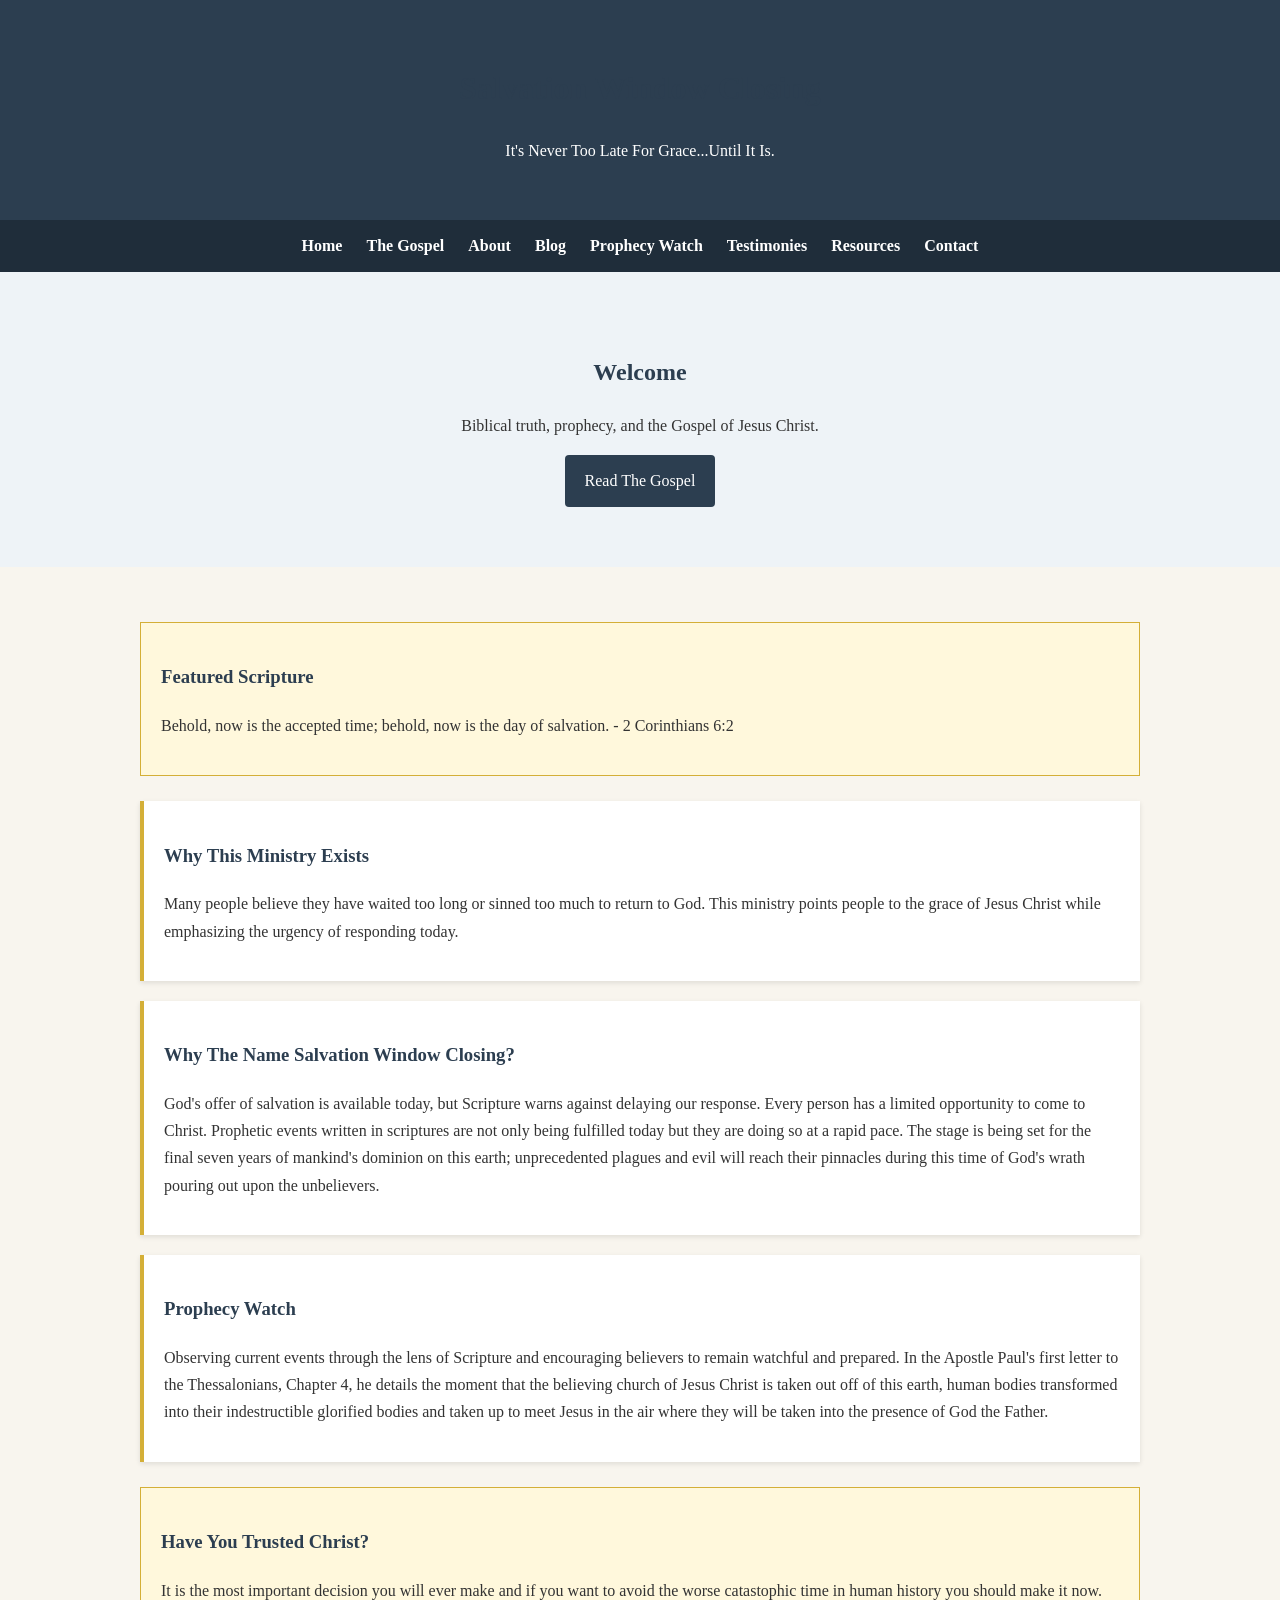
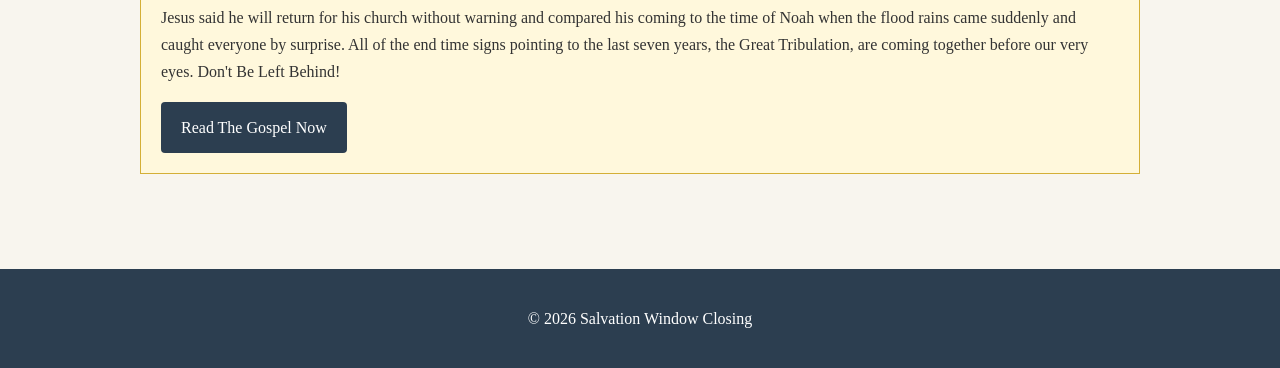
==== index.html @ 4ae972a5 "Add files via upload" ====
<!DOCTYPE html><html><head><meta charset="UTF-8"><meta name="viewport" content="width=device-width,initial-scale=1"><title>Salvation Window Closing</title><link rel="stylesheet" href="style.css"></head><body><header><h1>Salvation Window Closing</h1><p>It's Never Too Late For Grace...Until It Is.</p></header><nav><a href="index.html">Home</a><a href="gospel.html">The Gospel</a><a href="about.html">About</a><a href="blog.html">Blog</a><a href="prophecy-watch.html">Prophecy Watch</a><a href="testimonies.html">Testimonies</a><a href="resources.html">Resources</a><a href="contact.html">Contact</a></nav><section class="hero"><h2>Welcome</h2><p>Biblical truth, prophecy, and the Gospel of Jesus Christ.</p><a class="button" href="gospel.html">Read The Gospel</a></section><main><div class="scripture"><h3>Featured Scripture</h3><p>Behold, now is the accepted time; behold, now is the day of salvation. - 2 Corinthians 6:2</p></div><div class="card"><h3>Why This Ministry Exists</h3><p>Many people believe they have waited too long or sinned too much to return to God. This ministry points people to the grace of Jesus Christ while emphasizing the urgency of responding today.</p></div><div class="card"><h3>Why The Name Salvation Window Closing?</h3><p>God's offer of salvation is available today, but Scripture warns against delaying our response. Every person has a limited opportunity to come to Christ. Prophetic events written in scriptures are not only being fulfilled today but they are doing so at a rapid pace. The stage is being set for the final seven years of mankind's dominion on this earth; unprecedented plagues and evil will reach their pinnacles during this time of God's wrath pouring out upon the unbelievers.  </p></div><div class="card"><h3>Prophecy Watch</h3><p>Observing current events through the lens of Scripture and encouraging believers to remain watchful and prepared. In the Apostle Paul's first letter to the Thessalonians, Chapter 4, he details the moment that the believing church of Jesus Christ is taken out off of this earth, human bodies transformed into their indestructible glorified bodies and taken up to meet Jesus in the air where they will be taken into the presence of God the Father. </p></div><div class="salvation-box"><h3>Have You Trusted Christ?</h3><p>It is the most important decision you will ever make and if you want to avoid the worse catastophic time in human history you should make it now. Jesus said he will return for his church without warning and compared his coming to the time of Noah when the flood rains came suddenly and caught everyone by surprise. All of the end time signs pointing to the last seven years, the Great Tribulation, are coming together before our very eyes. Don't Be Left Behind!</p><a class="button" href="gospel.html">Read The Gospel Now</a></div></main><footer><p>&copy; 2026 Salvation Window Closing</p></footer></body></html>
---- style.css ----
body{margin:0;font-family:Georgia,serif;background:#f8f5ee;color:#333;line-height:1.7}header{background:#2c3e50;color:#fff;text-align:center;padding:40px 20px}nav{background:#1f2d3a;text-align:center;padding:12px}nav a{color:#fff;text-decoration:none;margin:0 12px;font-weight:bold}nav a:hover{color:#d4af37}main{max-width:1000px;margin:auto;padding:30px}h1,h2,h3{color:#2c3e50}.hero{background:#eef3f7;padding:60px 20px;text-align:center}.button{display:inline-block;background:#2c3e50;color:#fff;padding:12px 20px;text-decoration:none;border-radius:4px}.card{background:#fff;padding:20px;margin:20px 0;border-left:4px solid #d4af37;box-shadow:0 2px 5px rgba(0,0,0,.1)}.scripture,.salvation-box{background:#fff8dc;padding:20px;margin:25px 0;border:1px solid #d4af37}footer{background:#2c3e50;color:#fff;text-align:center;padding:20px;margin-top:40px}
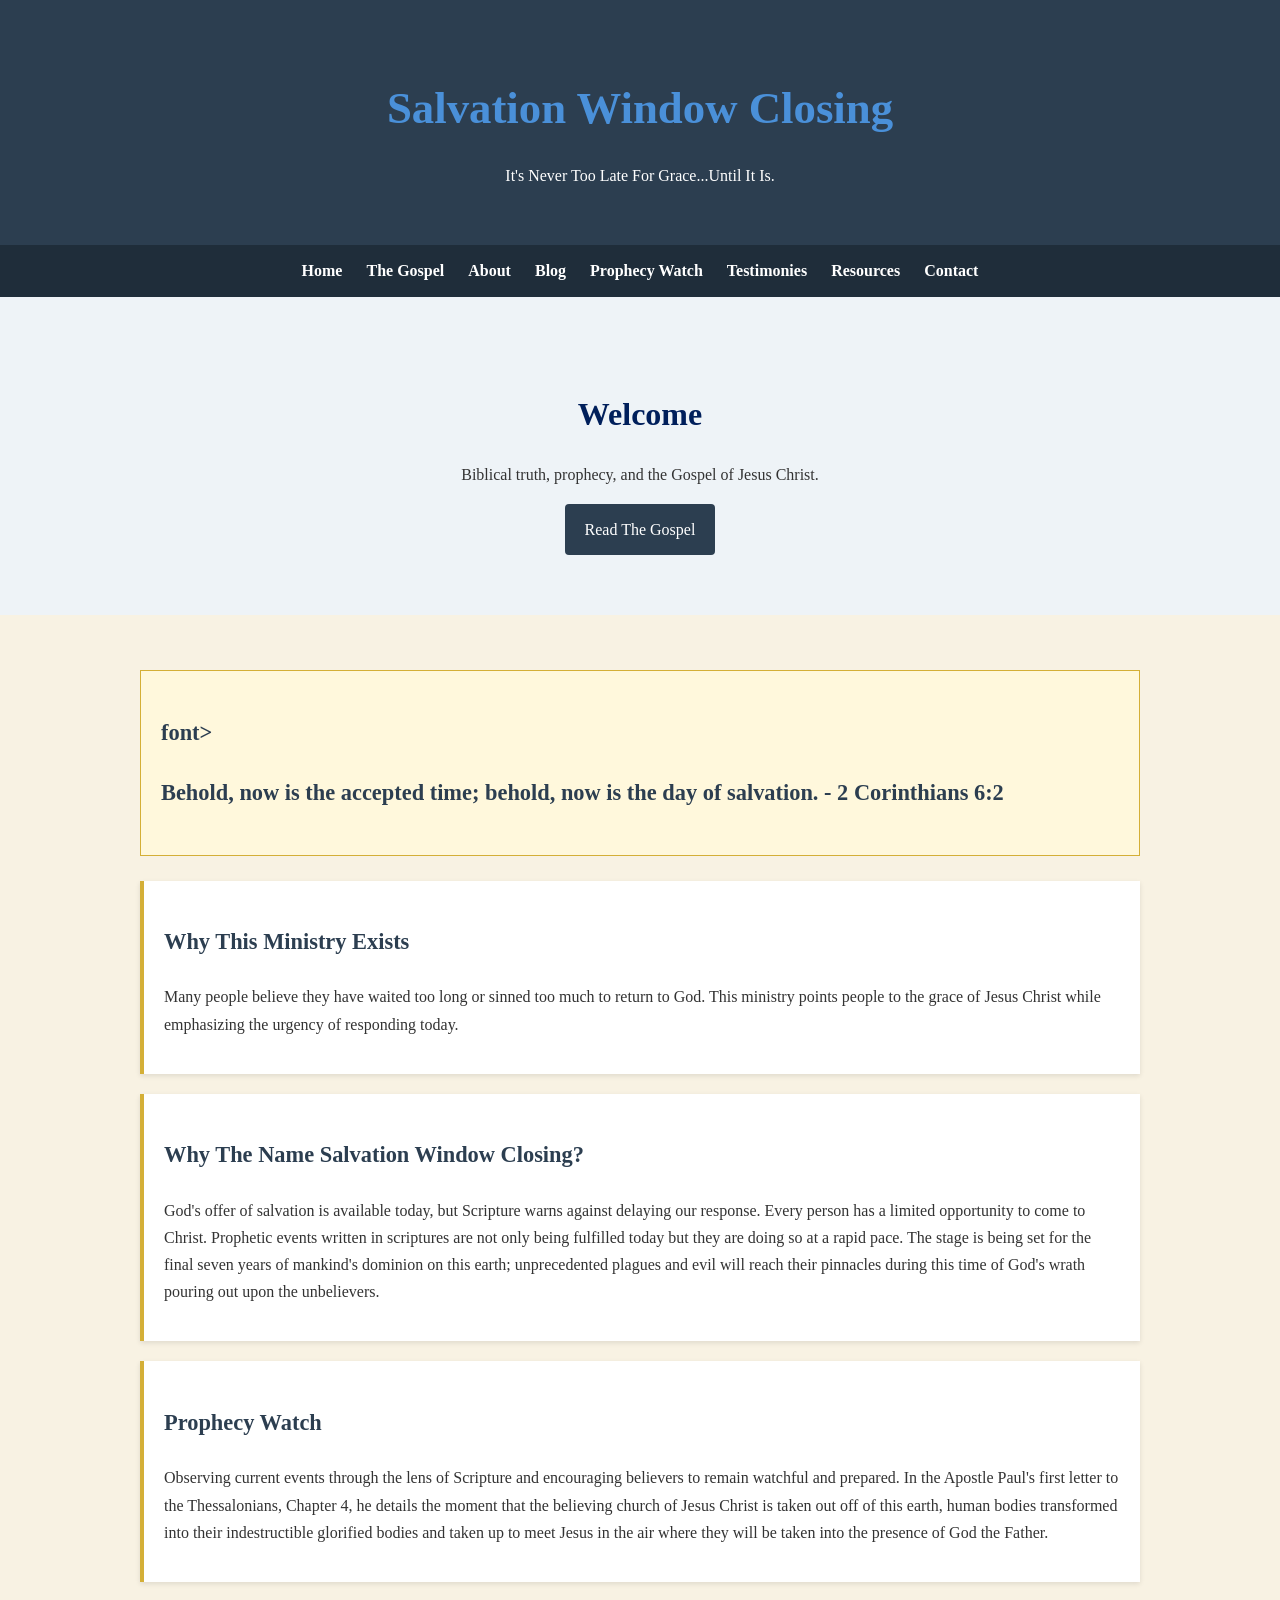
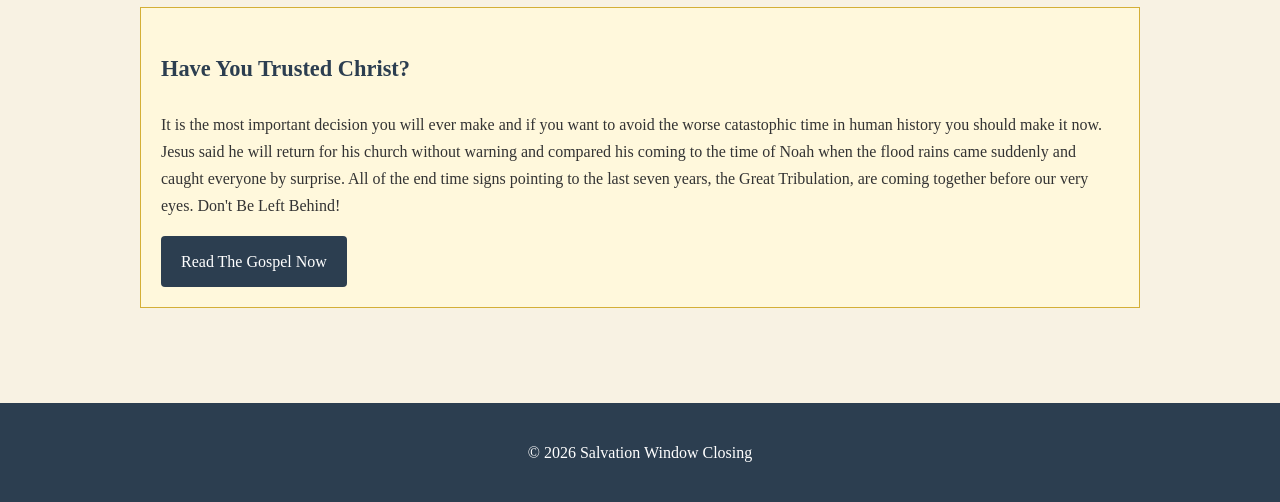
==== commit cf692f69: "Fix HTML formatting issues in index.html" ====
--- a/index.html
+++ b/index.html
@@ -1 +1 @@
-<!DOCTYPE html><html><head><meta charset="UTF-8"><meta name="viewport" content="width=device-width,initial-scale=1"><title>Salvation Window Closing</title><link rel="stylesheet" href="style.css"></head><body><header><h1>Salvation Window Closing</h1><p>It's Never Too Late For Grace...Until It Is.</p></header><nav><a href="index.html">Home</a><a href="gospel.html">The Gospel</a><a href="about.html">About</a><a href="blog.html">Blog</a><a href="prophecy-watch.html">Prophecy Watch</a><a href="testimonies.html">Testimonies</a><a href="resources.html">Resources</a><a href="contact.html">Contact</a></nav><section class="hero"><h2>Welcome</h2><p>Biblical truth, prophecy, and the Gospel of Jesus Christ.</p><a class="button" href="gospel.html">Read The Gospel</a></section><main><div class="scripture"><h3>Featured Scripture</h3><p>Behold, now is the accepted time; behold, now is the day of salvation. - 2 Corinthians 6:2</p></div><div class="card"><h3>Why This Ministry Exists</h3><p>Many people believe they have waited too long or sinned too much to return to God. This ministry points people to the grace of Jesus Christ while emphasizing the urgency of responding today.</p></div><div class="card"><h3>Why The Name Salvation Window Closing?</h3><p>God's offer of salvation is available today, but Scripture warns against delaying our response. Every person has a limited opportunity to come to Christ. Prophetic events written in scriptures are not only being fulfilled today but they are doing so at a rapid pace. The stage is being set for the final seven years of mankind's dominion on this earth; unprecedented plagues and evil will reach their pinnacles during this time of God's wrath pouring out upon the unbelievers.  </p></div><div class="card"><h3>Prophecy Watch</h3><p>Observing current events through the lens of Scripture and encouraging believers to remain watchful and prepared. In the Apostle Paul's first letter to the Thessalonians, Chapter 4, he details the moment that the believing church of Jesus Christ is taken out off of this earth, human bodies transformed into their indestructible glorified bodies and taken up to meet Jesus in the air where they will be taken into the presence of God the Father. </p></div><div class="salvation-box"><h3>Have You Trusted Christ?</h3><p>It is the most important decision you will ever make and if you want to avoid the worse catastophic time in human history you should make it now. Jesus said he will return for his church without warning and compared his coming to the time of Noah when the flood rains came suddenly and caught everyone by surprise. All of the end time signs pointing to the last seven years, the Great Tribulation, are coming together before our very eyes. Don't Be Left Behind!</p><a class="button" href="gospel.html">Read The Gospel Now</a></div></main><footer><p>&copy; 2026 Salvation Window Closing</p></footer></body></html>+<!DOCTYPE html><html><head><meta charset="UTF-8"><meta name="viewport" content="width=device-width,initial-scale=1"><title>Salvation Window Closing</title><link rel="stylesheet" href="style.css"></head><body><header><h1>Salvation Window Closing</h1><p>It's Never Too Late For Grace...Until It Is.</p></header><nav><a href="index.html">Home</a><a href="gospel.html">The Gospel</a><a href="about.html">About</a><a href="blog.html">Blog</a><a href="prophecy-watch.html">Prophecy Watch</a><a href="testimonies.html">Testimonies</a><a href="resources.html">Resources</a><a href="contact.html">Contact</a></nav><section class="hero"><h2><center>Welcome</h2></center><center><p>Biblical truth, prophecy, and the Gospel of Jesus Christ.</p></center><center><a class="button" href="gospel.html">Read The Gospel</a></center></section><main><div class="scripture"><h3><font color="ff0000"Featured Scripture</h3></font>font><p>Behold, now is the accepted time; behold, now is the day of salvation. - 2 Corinthians 6:2</p></div><div class="card"><h3>Why This Ministry Exists</h3><p>Many people believe they have waited too long or sinned too much to return to God. This ministry points people to the grace of Jesus Christ while emphasizing the urgency of responding today.</p></div><div class="card"><h3>Why The Name Salvation Window Closing?</h3><p>God's offer of salvation is available today, but Scripture warns against delaying our response. Every person has a limited opportunity to come to Christ. Prophetic events written in scriptures are not only being fulfilled today but they are doing so at a rapid pace. The stage is being set for the final seven years of mankind's dominion on this earth; unprecedented plagues and evil will reach their pinnacles during this time of God's wrath pouring out upon the unbelievers.  </p></div><div class="card"><h3>Prophecy Watch</h3><p>Observing current events through the lens of Scripture and encouraging believers to remain watchful and prepared. In the Apostle Paul's first letter to the Thessalonians, Chapter 4, he details the moment that the believing church of Jesus Christ is taken out off of this earth, human bodies transformed into their indestructible glorified bodies and taken up to meet Jesus in the air where they will be taken into the presence of God the Father. </p></div><div class="salvation-box"><h3>Have You Trusted Christ?</h3><p>It is the most important decision you will ever make and if you want to avoid the worse catastophic time in human history you should make it now. Jesus said he will return for his church without warning and compared his coming to the time of Noah when the flood rains came suddenly and caught everyone by surprise. All of the end time signs pointing to the last seven years, the Great Tribulation, are coming together before our very eyes. Don't Be Left Behind!</p><a class="button" href="gospel.html">Read The Gospel Now</a></div></main><footer><p>&copy; 2026 Salvation Window Closing</p></footer></body></html>
--- a/style.css
+++ b/style.css
@@ -1 +1,25 @@
-body{margin:0;font-family:Georgia,serif;background:#f8f5ee;color:#333;line-height:1.7}header{background:#2c3e50;color:#fff;text-align:center;padding:40px 20px}nav{background:#1f2d3a;text-align:center;padding:12px}nav a{color:#fff;text-decoration:none;margin:0 12px;font-weight:bold}nav a:hover{color:#d4af37}main{max-width:1000px;margin:auto;padding:30px}h1,h2,h3{color:#2c3e50}.hero{background:#eef3f7;padding:60px 20px;text-align:center}.button{display:inline-block;background:#2c3e50;color:#fff;padding:12px 20px;text-decoration:none;border-radius:4px}.card{background:#fff;padding:20px;margin:20px 0;border-left:4px solid #d4af37;box-shadow:0 2px 5px rgba(0,0,0,.1)}.scripture,.salvation-box{background:#fff8dc;padding:20px;margin:25px 0;border:1px solid #d4af37}footer{background:#2c3e50;color:#fff;text-align:center;padding:20px;margin-top:40px}+body{margin:0;font-family:Georgia,serif;background:#F8F2E3;color:#333;line-height:1.7}header{background:#2c3e50;color:#fff;text-align:center;padding:40px 20px}nav{background:#1f2d3a;text-align:center;padding:12px}nav a{color:#fff;text-decoration:none;margin:0 12px;font-weight:bold}nav a:hover{color:#d4af37}main{max-width:1000px;margin:auto;padding:30px}h1,h2,h3{color:#2c3e50}.hero{background:#eef3f7;padding:60px 20px;text-align:center}.button{display:inline-block;background:#2c3e50;color:#fff;padding:12px 20px;text-decoration:none;border-radius:4px}.card{background:#fff;padding:20px;margin:20px 0;border-left:4px solid #d4af37;box-shadow:0 2px 5px rgba(0,0,0,.1)}.scripture,.salvation-box{background:#fff8dc;padding:20px;margin:25px 0;border:1px solid #d4af37}footer{background:#2c3e50;color:#fff;text-align:center;padding:20px;margin-top:40px}/* Site Title */
+h1{
+    color:#4a90d9;
+    font-size:2.8rem;
+    font-weight:bold;
+    text-align:center;
+    margin-bottom:10px;
+}
+
+/* Page Headings */
+h2{
+    color:#001f5b;          /* Navy Blue */
+    font-size:2rem;
+    font-weight:700;
+    text-align:center;
+    margin-top:30px;
+    margin-bottom:20px;
+}
+
+/* Section Headings */
+h3{
+    color:#2c3e50;
+    font-size:1.4rem;
+    font-weight:600;
+}
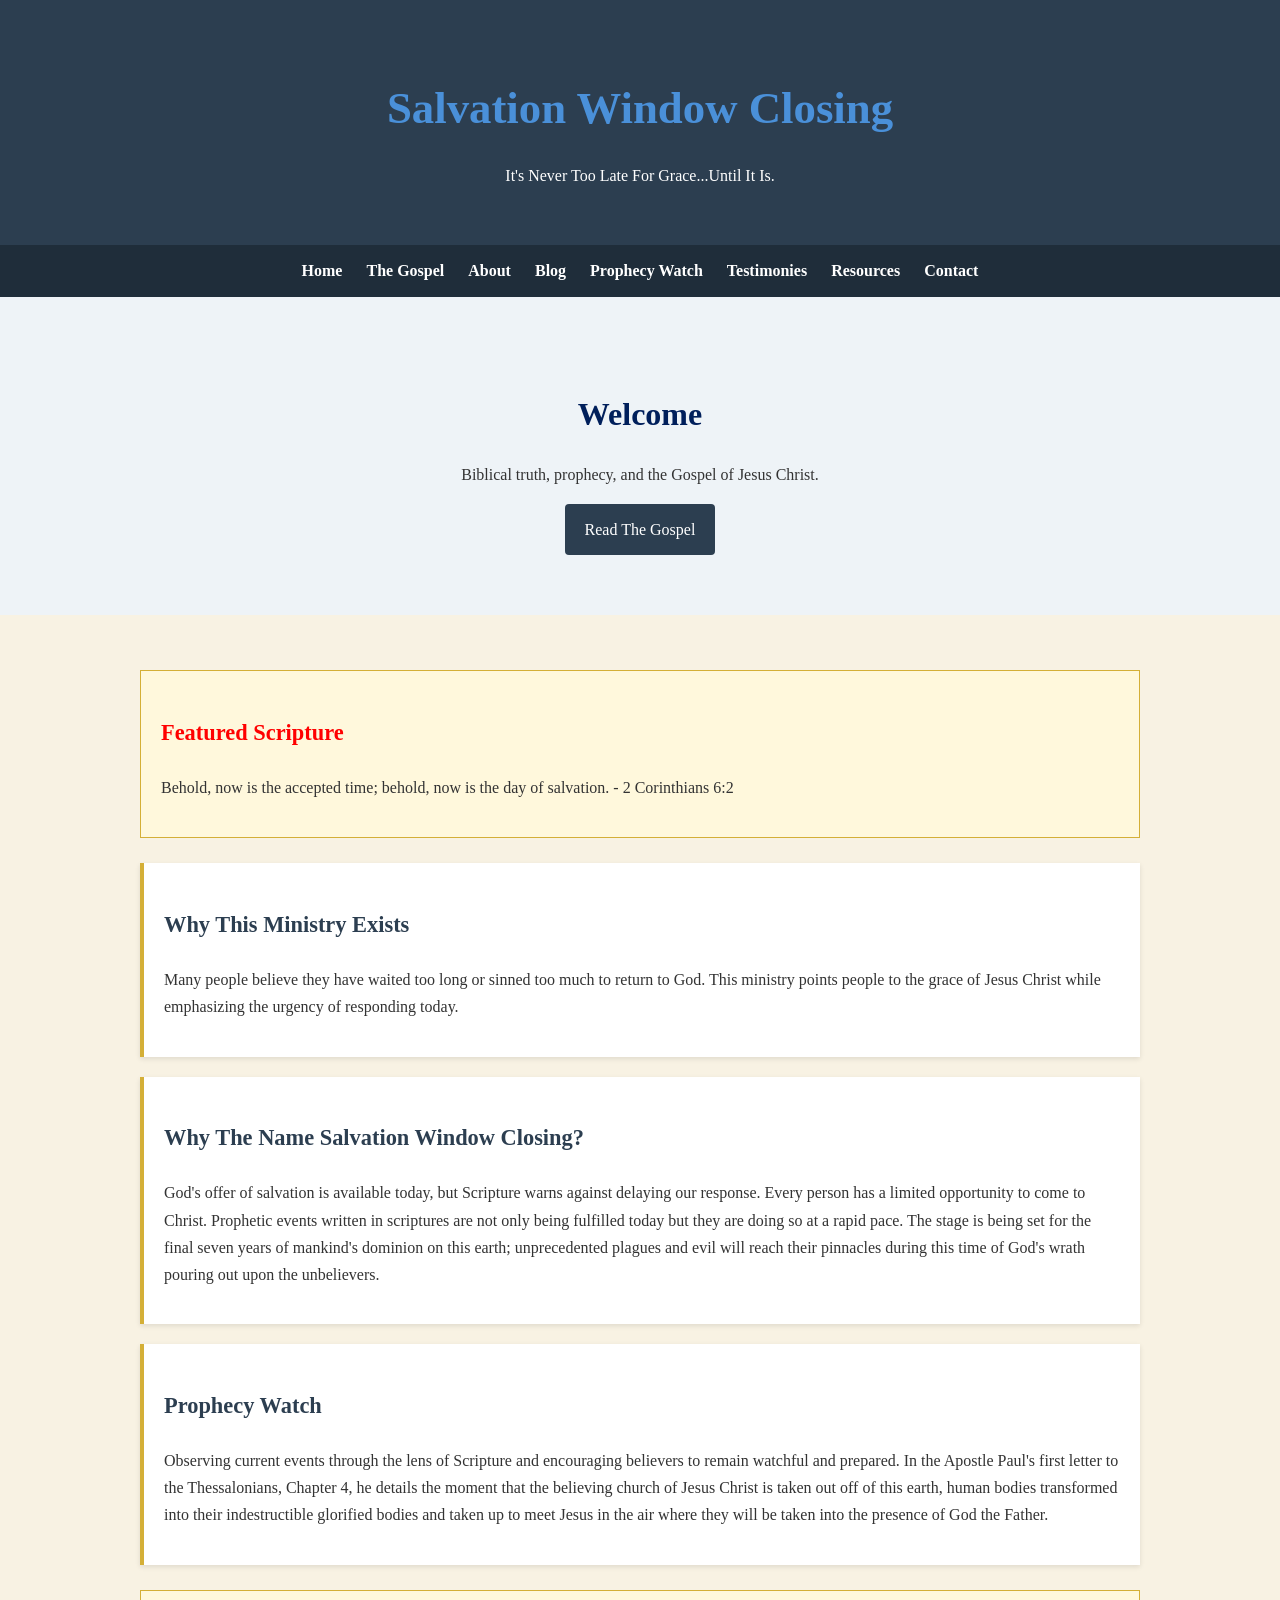
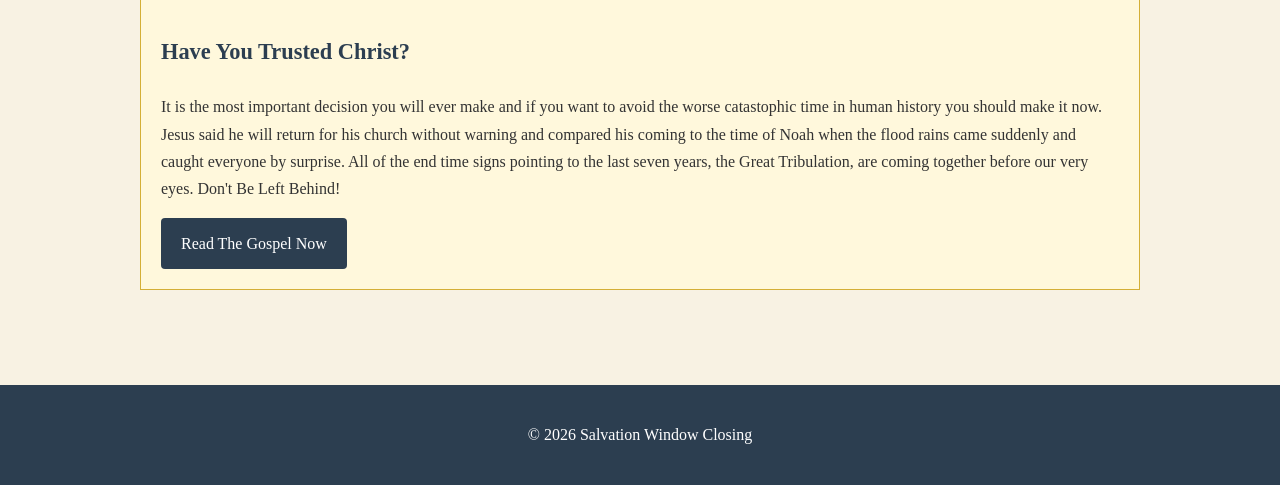
==== commit 8e8a003b: "Fix HTML character encoding issues" ====
--- a/index.html
+++ b/index.html
@@ -1 +1 @@
-<!DOCTYPE html><html><head><meta charset="UTF-8"><meta name="viewport" content="width=device-width,initial-scale=1"><title>Salvation Window Closing</title><link rel="stylesheet" href="style.css"></head><body><header><h1>Salvation Window Closing</h1><p>It's Never Too Late For Grace...Until It Is.</p></header><nav><a href="index.html">Home</a><a href="gospel.html">The Gospel</a><a href="about.html">About</a><a href="blog.html">Blog</a><a href="prophecy-watch.html">Prophecy Watch</a><a href="testimonies.html">Testimonies</a><a href="resources.html">Resources</a><a href="contact.html">Contact</a></nav><section class="hero"><h2><center>Welcome</h2></center><center><p>Biblical truth, prophecy, and the Gospel of Jesus Christ.</p></center><center><a class="button" href="gospel.html">Read The Gospel</a></center></section><main><div class="scripture"><h3><font color="ff0000"Featured Scripture</h3></font>font><p>Behold, now is the accepted time; behold, now is the day of salvation. - 2 Corinthians 6:2</p></div><div class="card"><h3>Why This Ministry Exists</h3><p>Many people believe they have waited too long or sinned too much to return to God. This ministry points people to the grace of Jesus Christ while emphasizing the urgency of responding today.</p></div><div class="card"><h3>Why The Name Salvation Window Closing?</h3><p>God's offer of salvation is available today, but Scripture warns against delaying our response. Every person has a limited opportunity to come to Christ. Prophetic events written in scriptures are not only being fulfilled today but they are doing so at a rapid pace. The stage is being set for the final seven years of mankind's dominion on this earth; unprecedented plagues and evil will reach their pinnacles during this time of God's wrath pouring out upon the unbelievers.  </p></div><div class="card"><h3>Prophecy Watch</h3><p>Observing current events through the lens of Scripture and encouraging believers to remain watchful and prepared. In the Apostle Paul's first letter to the Thessalonians, Chapter 4, he details the moment that the believing church of Jesus Christ is taken out off of this earth, human bodies transformed into their indestructible glorified bodies and taken up to meet Jesus in the air where they will be taken into the presence of God the Father. </p></div><div class="salvation-box"><h3>Have You Trusted Christ?</h3><p>It is the most important decision you will ever make and if you want to avoid the worse catastophic time in human history you should make it now. Jesus said he will return for his church without warning and compared his coming to the time of Noah when the flood rains came suddenly and caught everyone by surprise. All of the end time signs pointing to the last seven years, the Great Tribulation, are coming together before our very eyes. Don't Be Left Behind!</p><a class="button" href="gospel.html">Read The Gospel Now</a></div></main><footer><p>&copy; 2026 Salvation Window Closing</p></footer></body></html>
+<!DOCTYPE html><html><head><meta charset="UTF-8"><meta name="viewport" content="width=device-width,initial-scale=1"><title>Salvation Window Closing</title><link rel="stylesheet" href="style.css"></head><body><header><h1>Salvation Window Closing</h1><p>It's Never Too Late For Grace...Until It Is.</p></header><nav><a href="index.html">Home</a><a href="gospel.html">The Gospel</a><a href="about.html">About</a><a href="blog.html">Blog</a><a href="prophecy-watch.html">Prophecy Watch</a><a href="testimonies.html">Testimonies</a><a href="resources.html">Resources</a><a href="contact.html">Contact</a></nav><section class="hero"><h2><center>Welcome</h2></center><center><p>Biblical truth, prophecy, and the Gospel of Jesus Christ.</p></center><center><a class="button" href="gospel.html">Read The Gospel</a></center></section><main><div class="scripture"><h3><font color="#ff0000">Featured Scripture</h3></font><p>Behold, now is the accepted time; behold, now is the day of salvation. - 2 Corinthians 6:2</p></div><div class="card"><h3>Why This Ministry Exists</h3><p>Many people believe they have waited too long or sinned too much to return to God. This ministry points people to the grace of Jesus Christ while emphasizing the urgency of responding today.</p></div><div class="card"><h3>Why The Name Salvation Window Closing?</h3><p>God's offer of salvation is available today, but Scripture warns against delaying our response. Every person has a limited opportunity to come to Christ. Prophetic events written in scriptures are not only being fulfilled today but they are doing so at a rapid pace. The stage is being set for the final seven years of mankind's dominion on this earth; unprecedented plagues and evil will reach their pinnacles during this time of God's wrath pouring out upon the unbelievers.  </p></div><div class="card"><h3>Prophecy Watch</h3><p>Observing current events through the lens of Scripture and encouraging believers to remain watchful and prepared. In the Apostle Paul's first letter to the Thessalonians, Chapter 4, he details the moment that the believing church of Jesus Christ is taken out off of this earth, human bodies transformed into their indestructible glorified bodies and taken up to meet Jesus in the air where they will be taken into the presence of God the Father. </p></div><div class="salvation-box"><h3>Have You Trusted Christ?</h3><p>It is the most important decision you will ever make and if you want to avoid the worse catastophic time in human history you should make it now. Jesus said he will return for his church without warning and compared his coming to the time of Noah when the flood rains came suddenly and caught everyone by surprise. All of the end time signs pointing to the last seven years, the Great Tribulation, are coming together before our very eyes. Don't Be Left Behind!</p><a class="button" href="gospel.html">Read The Gospel Now</a></div></main><footer><p>&copy; 2026 Salvation Window Closing</p></footer></body></html>
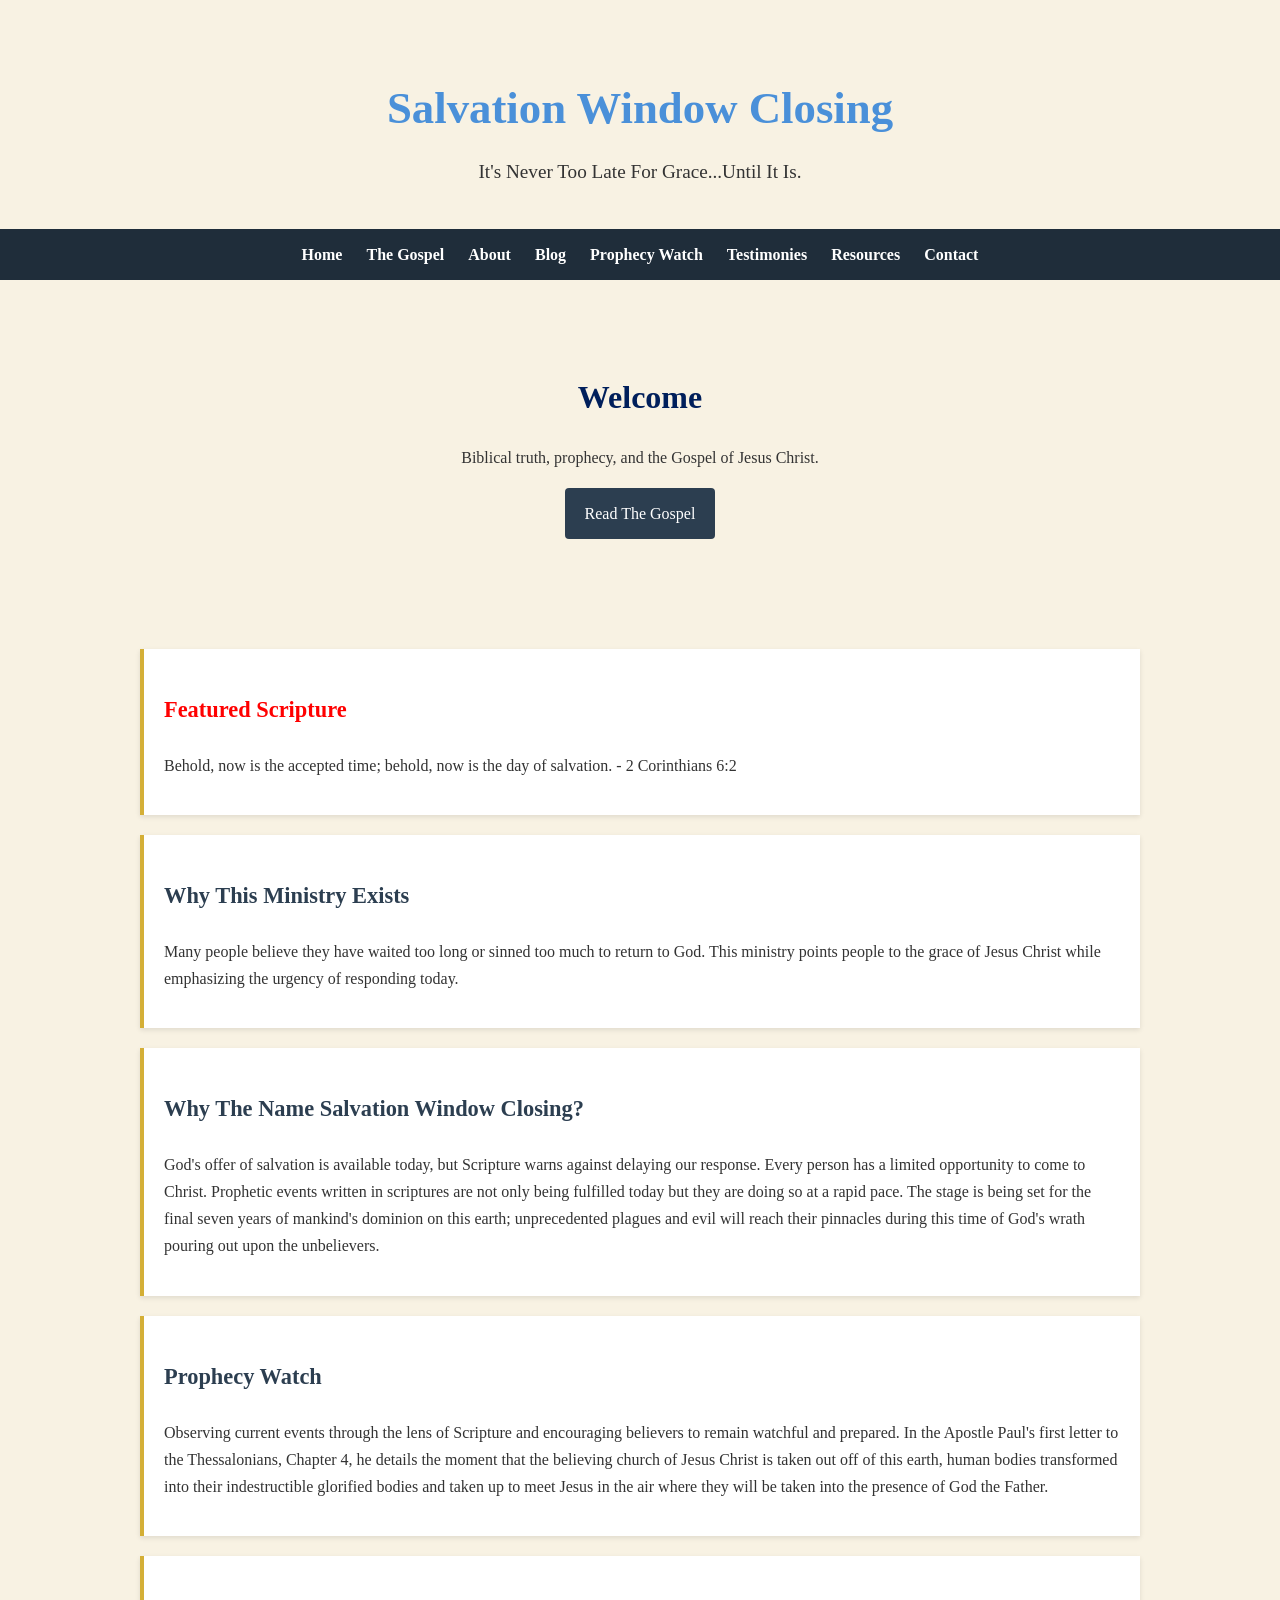
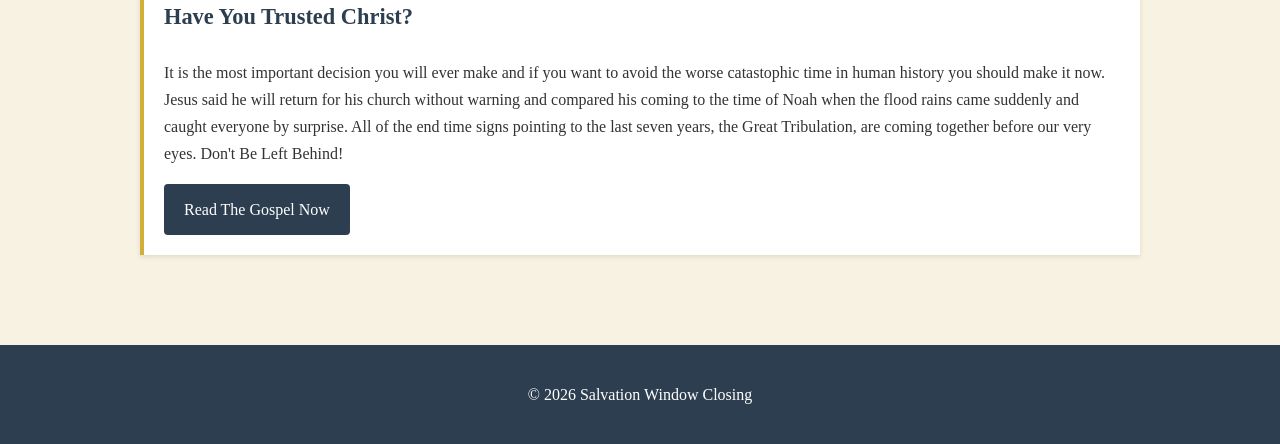
==== commit b8685622: "Fix HTML formatting issues in index.html" ====
--- a/index.html
+++ b/index.html
@@ -1 +1 @@
-<!DOCTYPE html><html><head><meta charset="UTF-8"><meta name="viewport" content="width=device-width,initial-scale=1"><title>Salvation Window Closing</title><link rel="stylesheet" href="style.css"></head><body><header><h1>Salvation Window Closing</h1><p>It's Never Too Late For Grace...Until It Is.</p></header><nav><a href="index.html">Home</a><a href="gospel.html">The Gospel</a><a href="about.html">About</a><a href="blog.html">Blog</a><a href="prophecy-watch.html">Prophecy Watch</a><a href="testimonies.html">Testimonies</a><a href="resources.html">Resources</a><a href="contact.html">Contact</a></nav><section class="hero"><h2><center>Welcome</h2></center><center><p>Biblical truth, prophecy, and the Gospel of Jesus Christ.</p></center><center><a class="button" href="gospel.html">Read The Gospel</a></center></section><main><div class="scripture"><h3><font color="#ff0000">Featured Scripture</h3></font><p>Behold, now is the accepted time; behold, now is the day of salvation. - 2 Corinthians 6:2</p></div><div class="card"><h3>Why This Ministry Exists</h3><p>Many people believe they have waited too long or sinned too much to return to God. This ministry points people to the grace of Jesus Christ while emphasizing the urgency of responding today.</p></div><div class="card"><h3>Why The Name Salvation Window Closing?</h3><p>God's offer of salvation is available today, but Scripture warns against delaying our response. Every person has a limited opportunity to come to Christ. Prophetic events written in scriptures are not only being fulfilled today but they are doing so at a rapid pace. The stage is being set for the final seven years of mankind's dominion on this earth; unprecedented plagues and evil will reach their pinnacles during this time of God's wrath pouring out upon the unbelievers.  </p></div><div class="card"><h3>Prophecy Watch</h3><p>Observing current events through the lens of Scripture and encouraging believers to remain watchful and prepared. In the Apostle Paul's first letter to the Thessalonians, Chapter 4, he details the moment that the believing church of Jesus Christ is taken out off of this earth, human bodies transformed into their indestructible glorified bodies and taken up to meet Jesus in the air where they will be taken into the presence of God the Father. </p></div><div class="salvation-box"><h3>Have You Trusted Christ?</h3><p>It is the most important decision you will ever make and if you want to avoid the worse catastophic time in human history you should make it now. Jesus said he will return for his church without warning and compared his coming to the time of Noah when the flood rains came suddenly and caught everyone by surprise. All of the end time signs pointing to the last seven years, the Great Tribulation, are coming together before our very eyes. Don't Be Left Behind!</p><a class="button" href="gospel.html">Read The Gospel Now</a></div></main><footer><p>&copy; 2026 Salvation Window Closing</p></footer></body></html>
+<!DOCTYPE html><html><head><meta charset="UTF-8"><meta name="viewport" content="width=device-width,initial-scale=1"><title>Salvation Window Closing</title><link rel="stylesheet" href="style.css"></head><body><header><h1>Salvation Window Closing</h1><p>It's Never Too Late For Grace...Until It Is.</p></header><nav><a href="index.html">Home</a><a href="gospel.html">The Gospel</a><a href="about.html">About</a><a href="blog.html">Blog</a><a href="prophecy-watch.html">Prophecy Watch</a><a href="testimonies.html">Testimonies</a><a href="resources.html">Resources</a><a href="contact.html">Contact</a></nav><section class="hero"><h2><center>Welcome</h2><p>Biblical truth, prophecy, and the Gospel of Jesus Christ.</p><a class="button" href="gospel.html">Read The Gospel</a></center></section><main><div class="scripture"><h3><font color="#ff0000">Featured Scripture</h3></font><p>Behold, now is the accepted time; behold, now is the day of salvation. - 2 Corinthians 6:2</p></div><div class="card"><h3>Why This Ministry Exists</h3><p>Many people believe they have waited too long or sinned too much to return to God. This ministry points people to the grace of Jesus Christ while emphasizing the urgency of responding today.</p></div><div class="card"><h3>Why The Name Salvation Window Closing?</h3><p>God's offer of salvation is available today, but Scripture warns against delaying our response. Every person has a limited opportunity to come to Christ. Prophetic events written in scriptures are not only being fulfilled today but they are doing so at a rapid pace. The stage is being set for the final seven years of mankind's dominion on this earth; unprecedented plagues and evil will reach their pinnacles during this time of God's wrath pouring out upon the unbelievers.  </p></div><div class="card"><h3>Prophecy Watch</h3><p>Observing current events through the lens of Scripture and encouraging believers to remain watchful and prepared. In the Apostle Paul's first letter to the Thessalonians, Chapter 4, he details the moment that the believing church of Jesus Christ is taken out off of this earth, human bodies transformed into their indestructible glorified bodies and taken up to meet Jesus in the air where they will be taken into the presence of God the Father. </p></div><div class="salvation-box"><h3>Have You Trusted Christ?</h3><p>It is the most important decision you will ever make and if you want to avoid the worse catastophic time in human history you should make it now. Jesus said he will return for his church without warning and compared his coming to the time of Noah when the flood rains came suddenly and caught everyone by surprise. All of the end time signs pointing to the last seven years, the Great Tribulation, are coming together before our very eyes. Don't Be Left Behind!</p><a class="button" href="gospel.html">Read The Gospel Now</a></div></main><footer><p>&copy; 2026 Salvation Window Closing</p></footer></body></html>
--- a/style.css
+++ b/style.css
@@ -1,25 +1,130 @@
-body{margin:0;font-family:Georgia,serif;background:#F8F2E3;color:#333;line-height:1.7}header{background:#2c3e50;color:#fff;text-align:center;padding:40px 20px}nav{background:#1f2d3a;text-align:center;padding:12px}nav a{color:#fff;text-decoration:none;margin:0 12px;font-weight:bold}nav a:hover{color:#d4af37}main{max-width:1000px;margin:auto;padding:30px}h1,h2,h3{color:#2c3e50}.hero{background:#eef3f7;padding:60px 20px;text-align:center}.button{display:inline-block;background:#2c3e50;color:#fff;padding:12px 20px;text-decoration:none;border-radius:4px}.card{background:#fff;padding:20px;margin:20px 0;border-left:4px solid #d4af37;box-shadow:0 2px 5px rgba(0,0,0,.1)}.scripture,.salvation-box{background:#fff8dc;padding:20px;margin:25px 0;border:1px solid #d4af37}footer{background:#2c3e50;color:#fff;text-align:center;padding:20px;margin-top:40px}/* Site Title */
-h1{
-    color:#4a90d9;
-    font-size:2.8rem;
-    font-weight:bold;
-    text-align:center;
-    margin-bottom:10px;
+/* Global Page Styling */
+body {
+    margin: 0;
+    font-family: Georgia, serif;
+    background: #F8F2E3;
+    color: #333333;
+    line-height: 1.7;
+}
+
+/* Header */
+header {
+    background: #F8F2E3;
+    text-align: center;
+    padding: 40px 20px;
+}
+
+/* Site Title */
+h1 {
+    color: #4A90D9;
+    font-size: 2.8rem;
+    font-weight: bold;
+    text-align: center;
+    margin-bottom: 10px;
+}
+
+/* Subtitle */
+header p {
+    font-size: 1.2rem;
+    color: #333333;
+    margin: 0;
+}
+
+/* Navigation */
+nav {
+    background: #1F2D3A;
+    text-align: center;
+    padding: 12px;
+}
+
+nav a {
+    color: #FFFFFF;
+    text-decoration: none;
+    margin: 0 12px;
+    font-weight: bold;
+}
+
+nav a:hover {
+    color: #D4AF37;
+}
+
+/* Main Content Area */
+main {
+    max-width: 1000px;
+    margin: auto;
+    padding: 30px;
+}
+
+/* Welcome Section */
+.hero {
+    background: #F8F2E3;
+    text-align: center;
+    padding: 60px 20px;
 }
 
 /* Page Headings */
-h2{
-    color:#001f5b;          /* Navy Blue */
-    font-size:2rem;
-    font-weight:700;
-    text-align:center;
-    margin-top:30px;
-    margin-bottom:20px;
+h2 {
+    color: #001F5B;
+    font-size: 2rem;
+    font-weight: 700;
+    text-align: center;
+    margin-top: 30px;
+    margin-bottom: 20px;
 }
 
 /* Section Headings */
-h3{
-    color:#2c3e50;
-    font-size:1.4rem;
-    font-weight:600;
+h3 {
+    color: #2C3E50;
+    font-size: 1.4rem;
+    font-weight: 600;
 }
+
+/* Buttons */
+.button {
+    display: inline-block;
+    background: #2C3E50;
+    color: #FFFFFF;
+    padding: 12px 20px;
+    text-decoration: none;
+    border-radius: 4px;
+}
+
+.button:hover {
+    background: #1F2D3A;
+}
+
+/* Standard Content Cards */
+.card {
+    background: #FFFFFF;
+    padding: 20px;
+    margin: 20px 0;
+    border-left: 4px solid #D4AF37;
+    box-shadow: 0 2px 5px rgba(0,0,0,.1);
+}
+
+/* Featured Scripture Box */
+.scripture {
+    background: #FFFFFF;
+    padding: 20px;
+    margin: 20px 0;
+    border-left: 4px solid #D4AF37;
+    box-shadow: 0 2px 5px rgba(0,0,0,.1);
+}
+
+/* Salvation Invitation Box */
+.salvation-box {
+    background: #FFFFFF;
+    padding: 20px;
+    margin: 20px 0;
+    border-left: 4px solid #D4AF37;
+    box-shadow: 0 2px 5px rgba(0,0,0,.1);
+}
+
+/* Footer */
+footer {
+    background: #2C3E50;
+    color: #FFFFFF;
+    text-align: center;
+    padding: 20px;
+    margin-top: 40px;
+}
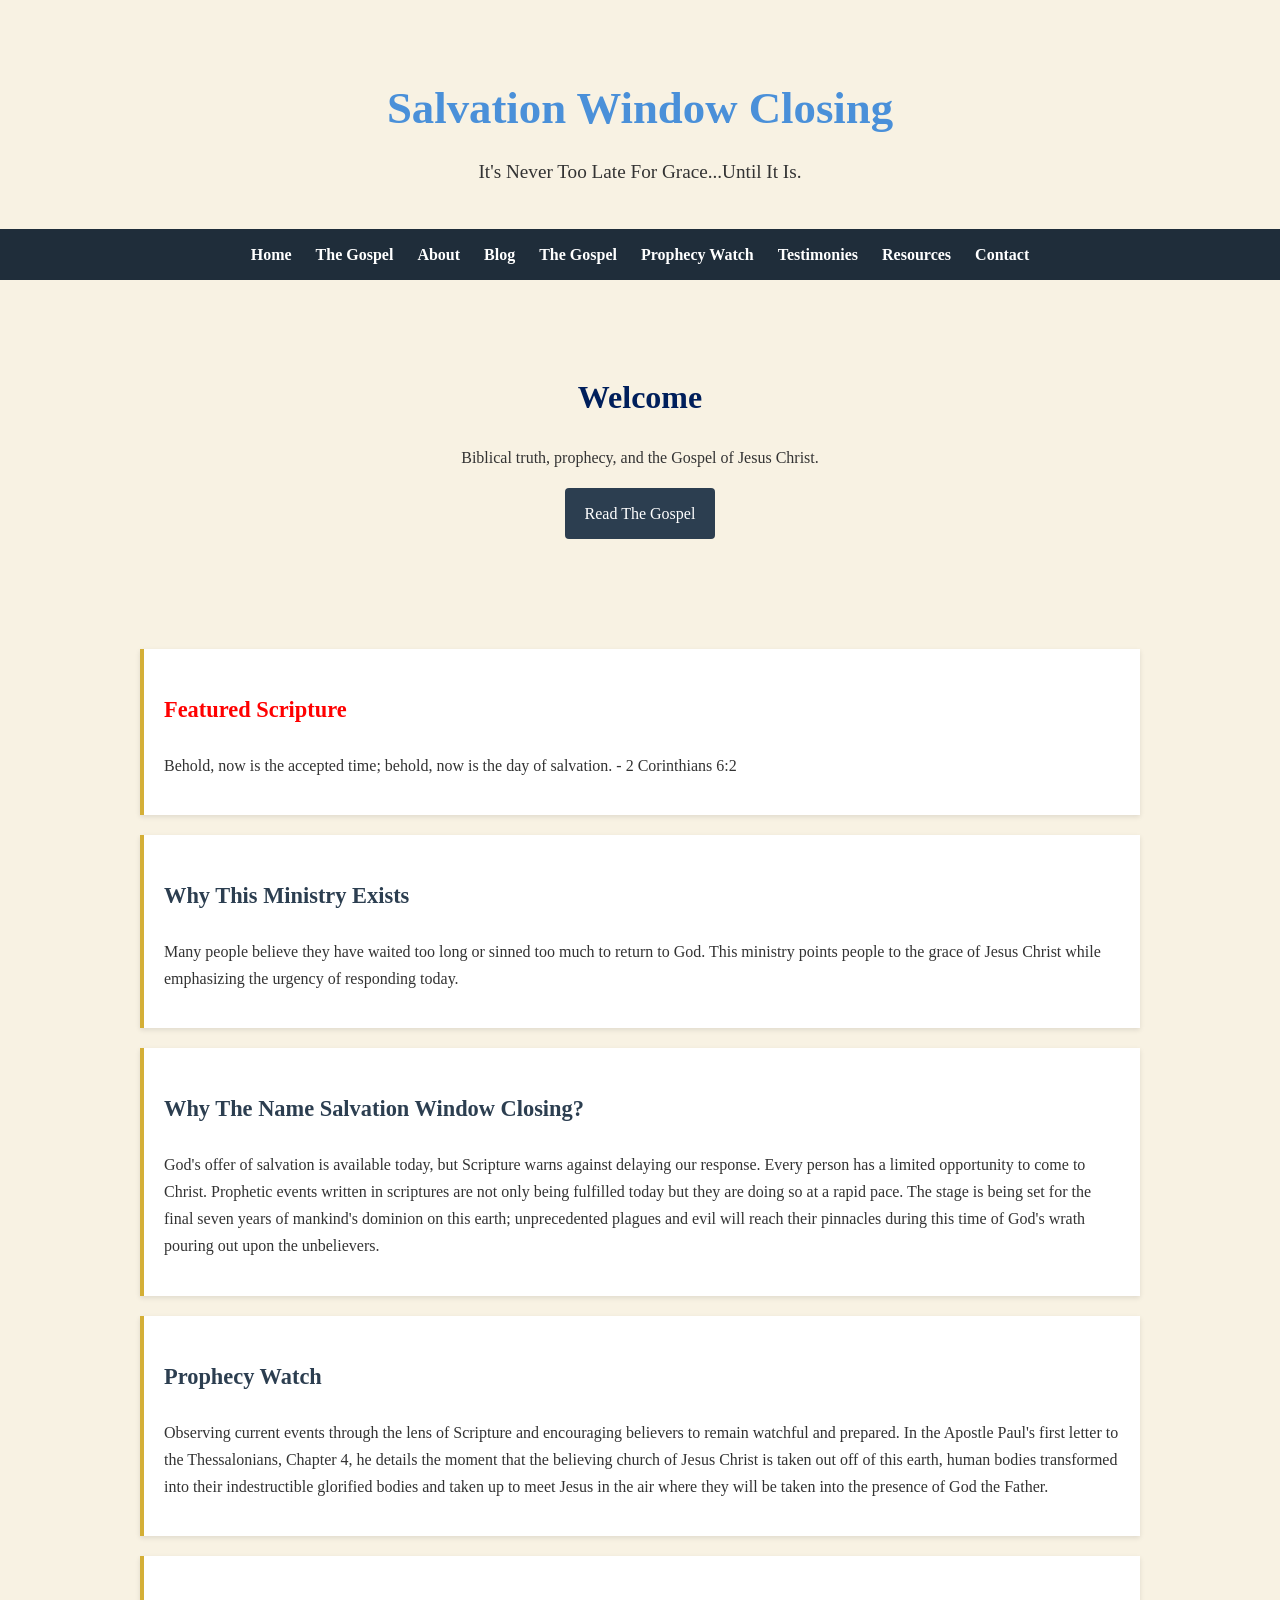
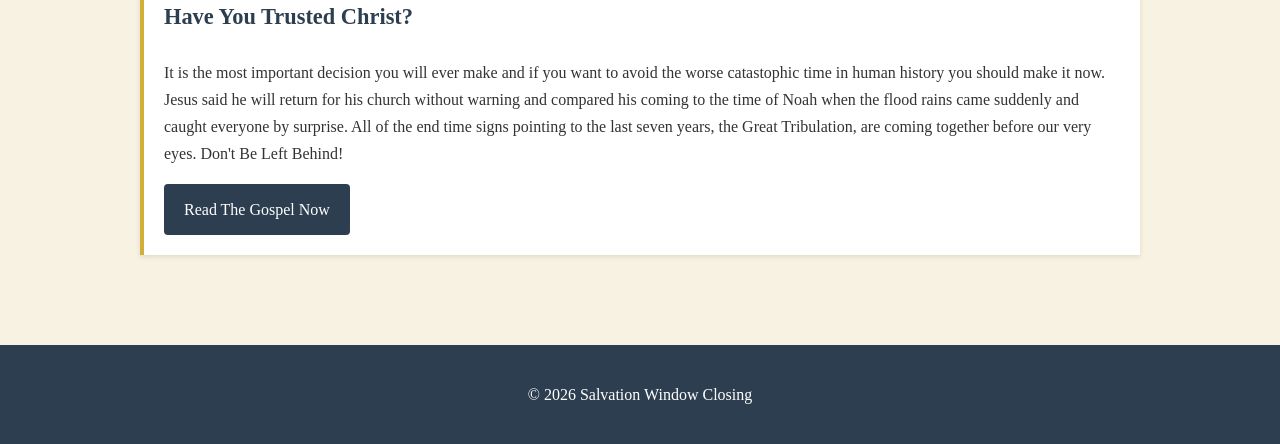
==== commit 989a0f0f: "Fix HTML formatting issues in index.html" ====
--- a/index.html
+++ b/index.html
@@ -1 +1 @@
-<!DOCTYPE html><html><head><meta charset="UTF-8"><meta name="viewport" content="width=device-width,initial-scale=1"><title>Salvation Window Closing</title><link rel="stylesheet" href="style.css"></head><body><header><h1>Salvation Window Closing</h1><p>It's Never Too Late For Grace...Until It Is.</p></header><nav><a href="index.html">Home</a><a href="gospel.html">The Gospel</a><a href="about.html">About</a><a href="blog.html">Blog</a><a href="prophecy-watch.html">Prophecy Watch</a><a href="testimonies.html">Testimonies</a><a href="resources.html">Resources</a><a href="contact.html">Contact</a></nav><section class="hero"><h2><center>Welcome</h2><p>Biblical truth, prophecy, and the Gospel of Jesus Christ.</p><a class="button" href="gospel.html">Read The Gospel</a></center></section><main><div class="scripture"><h3><font color="#ff0000">Featured Scripture</h3></font><p>Behold, now is the accepted time; behold, now is the day of salvation. - 2 Corinthians 6:2</p></div><div class="card"><h3>Why This Ministry Exists</h3><p>Many people believe they have waited too long or sinned too much to return to God. This ministry points people to the grace of Jesus Christ while emphasizing the urgency of responding today.</p></div><div class="card"><h3>Why The Name Salvation Window Closing?</h3><p>God's offer of salvation is available today, but Scripture warns against delaying our response. Every person has a limited opportunity to come to Christ. Prophetic events written in scriptures are not only being fulfilled today but they are doing so at a rapid pace. The stage is being set for the final seven years of mankind's dominion on this earth; unprecedented plagues and evil will reach their pinnacles during this time of God's wrath pouring out upon the unbelievers.  </p></div><div class="card"><h3>Prophecy Watch</h3><p>Observing current events through the lens of Scripture and encouraging believers to remain watchful and prepared. In the Apostle Paul's first letter to the Thessalonians, Chapter 4, he details the moment that the believing church of Jesus Christ is taken out off of this earth, human bodies transformed into their indestructible glorified bodies and taken up to meet Jesus in the air where they will be taken into the presence of God the Father. </p></div><div class="salvation-box"><h3>Have You Trusted Christ?</h3><p>It is the most important decision you will ever make and if you want to avoid the worse catastophic time in human history you should make it now. Jesus said he will return for his church without warning and compared his coming to the time of Noah when the flood rains came suddenly and caught everyone by surprise. All of the end time signs pointing to the last seven years, the Great Tribulation, are coming together before our very eyes. Don't Be Left Behind!</p><a class="button" href="gospel.html">Read The Gospel Now</a></div></main><footer><p>&copy; 2026 Salvation Window Closing</p></footer></body></html>
+<!DOCTYPE html><html><head><meta charset="UTF-8"><meta name="viewport" content="width=device-width,initial-scale=1"><title>Salvation Window Closing</title><link rel="stylesheet" href="style.css"></head><body><header><h1>Salvation Window Closing</h1><p>It's Never Too Late For Grace...Until It Is.</p></header><nav><a href="index.html">Home</a><a href="gospel.html">The Gospel</a><a href="about.html">About</a><a href="blog.html">Blog</a><a href="gospel.html">The Gospel</a><a href="prophecy-watch.html">Prophecy Watch</a><a href="testimonies.html">Testimonies</a><a href="resources.html">Resources</a><a href="contact.html">Contact</a></nav><section class="hero"><h2><center>Welcome</h2><p>Biblical truth, prophecy, and the Gospel of Jesus Christ.</p><a class="button" href="gospel.html">Read The Gospel</a></center></section><main><div class="scripture"><h3><font color="#ff0000">Featured Scripture</h3></font><p>Behold, now is the accepted time; behold, now is the day of salvation. - 2 Corinthians 6:2</p></div><div class="card"><h3>Why This Ministry Exists</h3><p>Many people believe they have waited too long or sinned too much to return to God. This ministry points people to the grace of Jesus Christ while emphasizing the urgency of responding today.</p></div><div class="card"><h3>Why The Name Salvation Window Closing?</h3><p>God's offer of salvation is available today, but Scripture warns against delaying our response. Every person has a limited opportunity to come to Christ. Prophetic events written in scriptures are not only being fulfilled today but they are doing so at a rapid pace. The stage is being set for the final seven years of mankind's dominion on this earth; unprecedented plagues and evil will reach their pinnacles during this time of God's wrath pouring out upon the unbelievers.  </p></div><div class="card"><h3>Prophecy Watch</h3><p>Observing current events through the lens of Scripture and encouraging believers to remain watchful and prepared. In the Apostle Paul's first letter to the Thessalonians, Chapter 4, he details the moment that the believing church of Jesus Christ is taken out off of this earth, human bodies transformed into their indestructible glorified bodies and taken up to meet Jesus in the air where they will be taken into the presence of God the Father. </p></div><div class="salvation-box"><h3>Have You Trusted Christ?</h3><p>It is the most important decision you will ever make and if you want to avoid the worse catastophic time in human history you should make it now. Jesus said he will return for his church without warning and compared his coming to the time of Noah when the flood rains came suddenly and caught everyone by surprise. All of the end time signs pointing to the last seven years, the Great Tribulation, are coming together before our very eyes. Don't Be Left Behind!</p><a class="button" href="gospel.html">Read The Gospel Now</a></div></main><footer><p>&copy; 2026 Salvation Window Closing</p></footer></body></html>
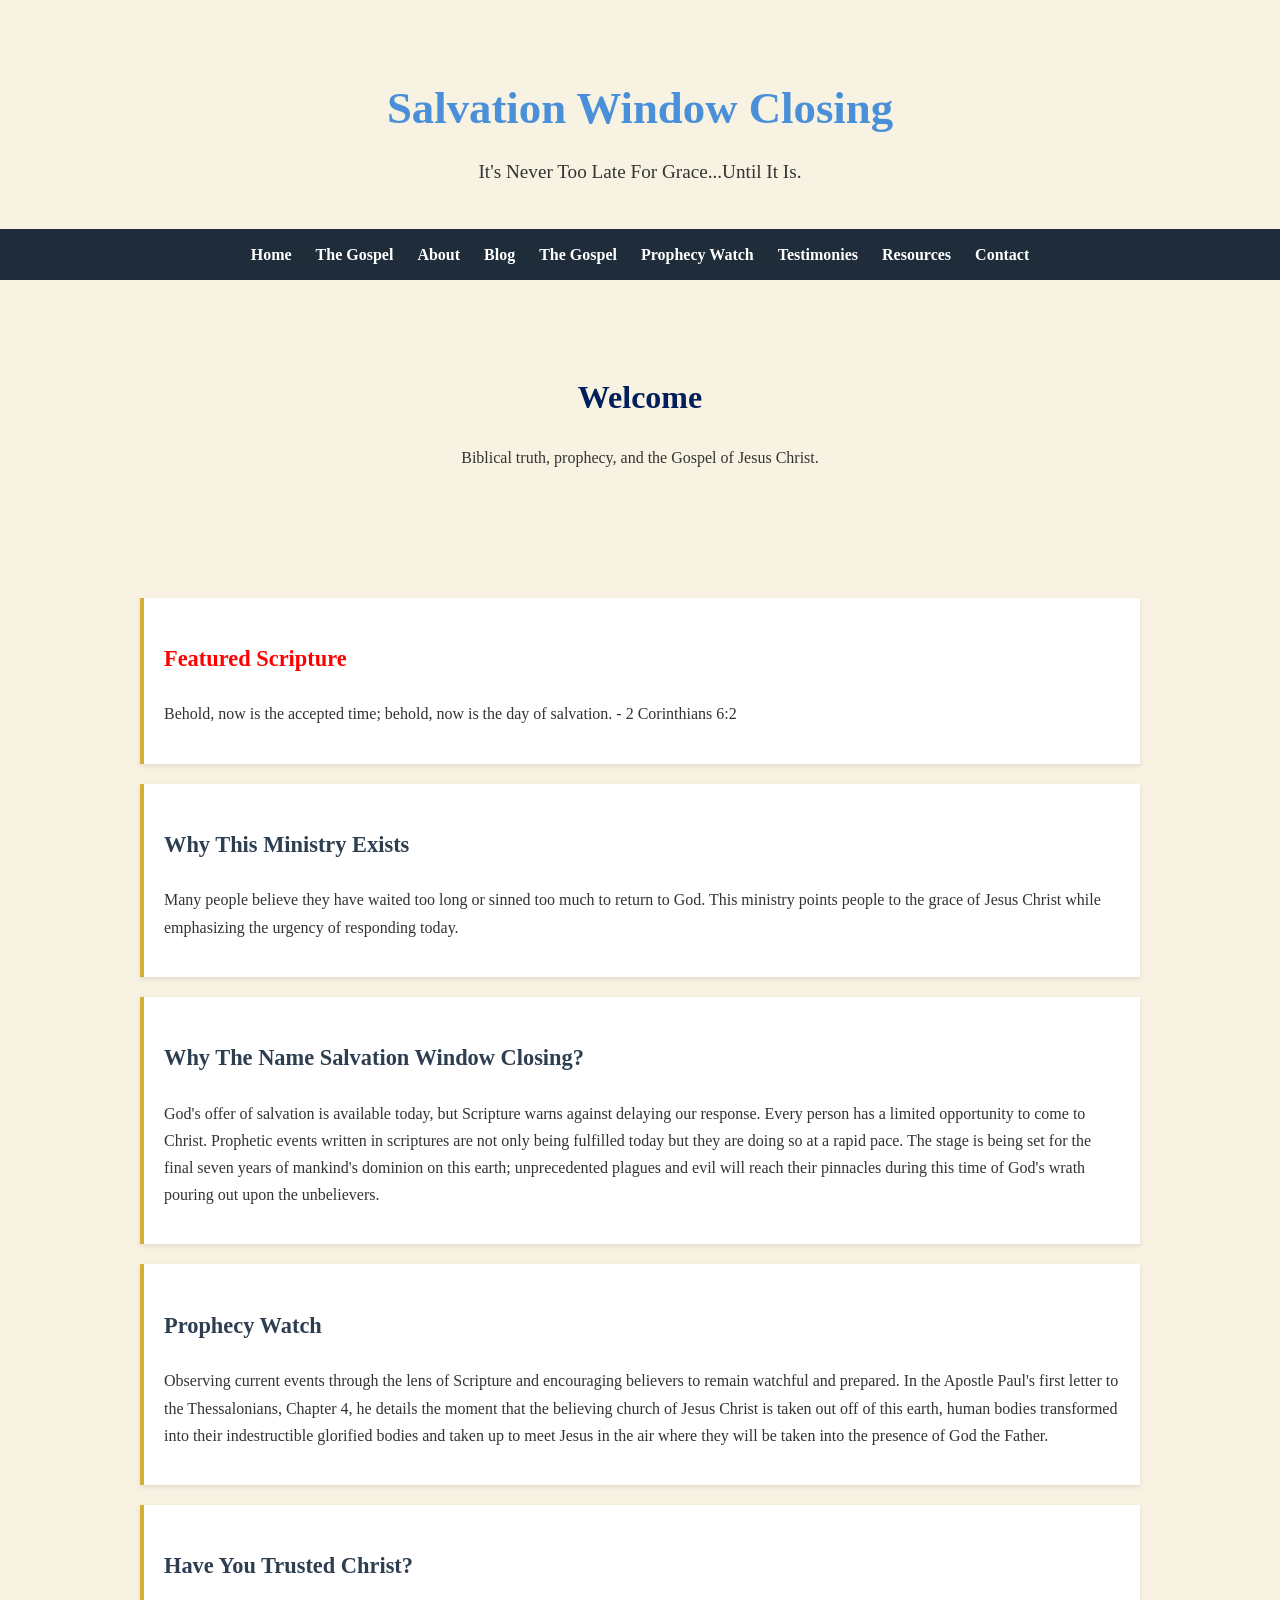
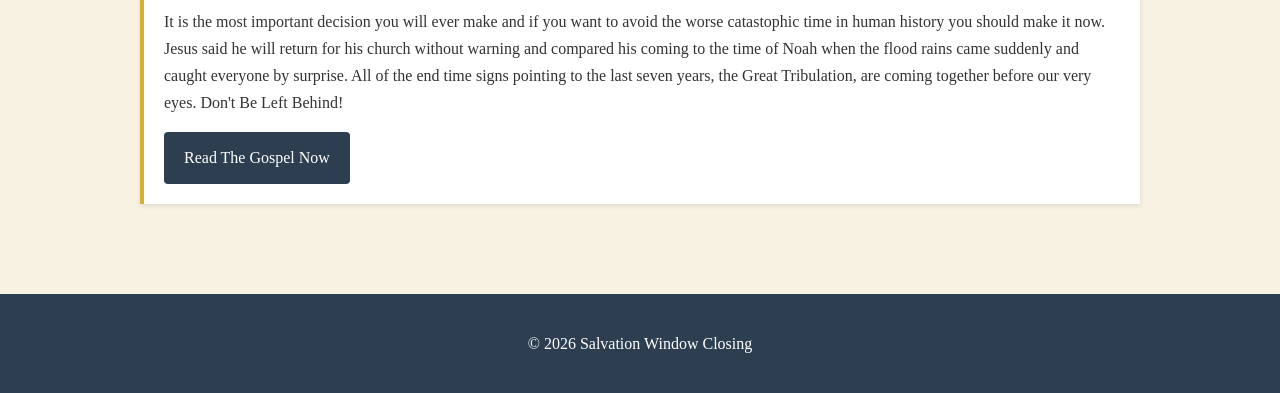
==== commit eb5d2068: "Fix HTML formatting and structure" ====
--- a/index.html
+++ b/index.html
@@ -1 +1 @@
-<!DOCTYPE html><html><head><meta charset="UTF-8"><meta name="viewport" content="width=device-width,initial-scale=1"><title>Salvation Window Closing</title><link rel="stylesheet" href="style.css"></head><body><header><h1>Salvation Window Closing</h1><p>It's Never Too Late For Grace...Until It Is.</p></header><nav><a href="index.html">Home</a><a href="gospel.html">The Gospel</a><a href="about.html">About</a><a href="blog.html">Blog</a><a href="gospel.html">The Gospel</a><a href="prophecy-watch.html">Prophecy Watch</a><a href="testimonies.html">Testimonies</a><a href="resources.html">Resources</a><a href="contact.html">Contact</a></nav><section class="hero"><h2><center>Welcome</h2><p>Biblical truth, prophecy, and the Gospel of Jesus Christ.</p><a class="button" href="gospel.html">Read The Gospel</a></center></section><main><div class="scripture"><h3><font color="#ff0000">Featured Scripture</h3></font><p>Behold, now is the accepted time; behold, now is the day of salvation. - 2 Corinthians 6:2</p></div><div class="card"><h3>Why This Ministry Exists</h3><p>Many people believe they have waited too long or sinned too much to return to God. This ministry points people to the grace of Jesus Christ while emphasizing the urgency of responding today.</p></div><div class="card"><h3>Why The Name Salvation Window Closing?</h3><p>God's offer of salvation is available today, but Scripture warns against delaying our response. Every person has a limited opportunity to come to Christ. Prophetic events written in scriptures are not only being fulfilled today but they are doing so at a rapid pace. The stage is being set for the final seven years of mankind's dominion on this earth; unprecedented plagues and evil will reach their pinnacles during this time of God's wrath pouring out upon the unbelievers.  </p></div><div class="card"><h3>Prophecy Watch</h3><p>Observing current events through the lens of Scripture and encouraging believers to remain watchful and prepared. In the Apostle Paul's first letter to the Thessalonians, Chapter 4, he details the moment that the believing church of Jesus Christ is taken out off of this earth, human bodies transformed into their indestructible glorified bodies and taken up to meet Jesus in the air where they will be taken into the presence of God the Father. </p></div><div class="salvation-box"><h3>Have You Trusted Christ?</h3><p>It is the most important decision you will ever make and if you want to avoid the worse catastophic time in human history you should make it now. Jesus said he will return for his church without warning and compared his coming to the time of Noah when the flood rains came suddenly and caught everyone by surprise. All of the end time signs pointing to the last seven years, the Great Tribulation, are coming together before our very eyes. Don't Be Left Behind!</p><a class="button" href="gospel.html">Read The Gospel Now</a></div></main><footer><p>&copy; 2026 Salvation Window Closing</p></footer></body></html>
+<!DOCTYPE html><html><head><meta charset="UTF-8"><meta name="viewport" content="width=device-width,initial-scale=1"><title>Salvation Window Closing</title><link rel="stylesheet" href="style.css"></head><body><header><h1>Salvation Window Closing</h1><p>It's Never Too Late For Grace...Until It Is.</p></header><nav><a href="index.html">Home</a><a href="gospel.html">The Gospel</a><a href="about.html">About</a><a href="blog.html">Blog</a><a href="gospel.html">The Gospel</a><a href="prophecy-watch.html">Prophecy Watch</a><a href="testimonies.html">Testimonies</a><a href="resources.html">Resources</a><a href="contact.html">Contact</a></nav><section class="hero"><h2><center>Welcome</h2><p>Biblical truth, prophecy, and the Gospel of Jesus Christ.</p></center></section><main><div class="scripture"><h3><font color="#ff0000">Featured Scripture</h3></font><p>Behold, now is the accepted time; behold, now is the day of salvation. - 2 Corinthians 6:2</p></div><div class="card"><h3>Why This Ministry Exists</h3><p>Many people believe they have waited too long or sinned too much to return to God. This ministry points people to the grace of Jesus Christ while emphasizing the urgency of responding today.</p></div><div class="card"><h3>Why The Name Salvation Window Closing?</h3><p>God's offer of salvation is available today, but Scripture warns against delaying our response. Every person has a limited opportunity to come to Christ. Prophetic events written in scriptures are not only being fulfilled today but they are doing so at a rapid pace. The stage is being set for the final seven years of mankind's dominion on this earth; unprecedented plagues and evil will reach their pinnacles during this time of God's wrath pouring out upon the unbelievers.  </p></div><div class="card"><h3>Prophecy Watch</h3><p>Observing current events through the lens of Scripture and encouraging believers to remain watchful and prepared. In the Apostle Paul's first letter to the Thessalonians, Chapter 4, he details the moment that the believing church of Jesus Christ is taken out off of this earth, human bodies transformed into their indestructible glorified bodies and taken up to meet Jesus in the air where they will be taken into the presence of God the Father. </p></div><div class="salvation-box"><h3>Have You Trusted Christ?</h3><p>It is the most important decision you will ever make and if you want to avoid the worse catastophic time in human history you should make it now. Jesus said he will return for his church without warning and compared his coming to the time of Noah when the flood rains came suddenly and caught everyone by surprise. All of the end time signs pointing to the last seven years, the Great Tribulation, are coming together before our very eyes. Don't Be Left Behind!</p><a class="button" href="gospel.html">Read The Gospel Now</a></div></main><footer><p>&copy; 2026 Salvation Window Closing</p></footer></body></html>
